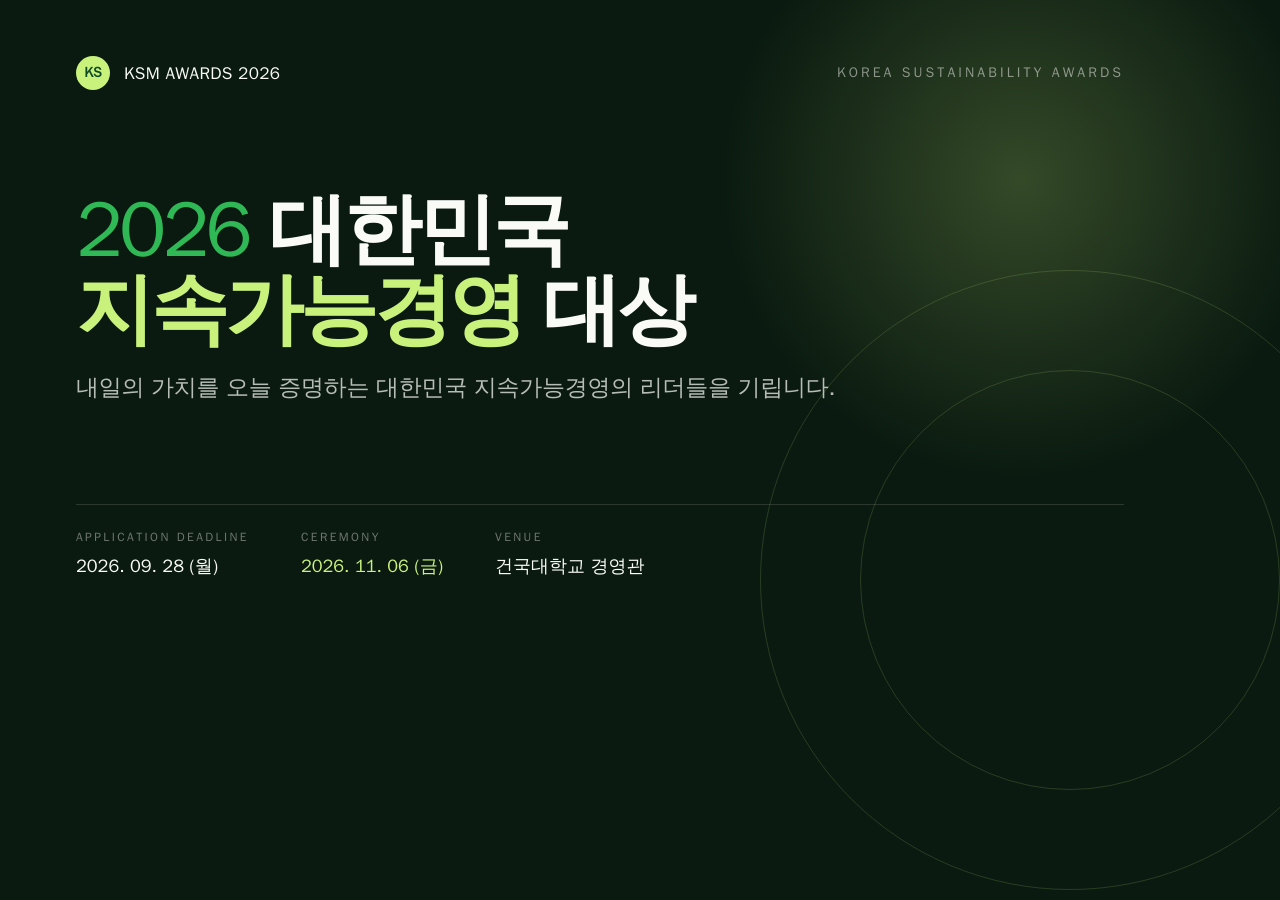
==== tools/og-image.template.html @ cd276bda "2026 대한민국 지속가능경영 대상 홍보 사이트 추가 Claude Design 핸드오프의 v2 모던 시안을 빌드 도구 없는 정적 사이트로 구현했습니다.  - index.html /" ====
<!DOCTYPE html><html lang="ko"><head><meta charset="utf-8"><style>
*{margin:0;padding:0;box-sizing:border-box}
body{width:1200px;height:630px;background:#0a1a10;color:#fafbf7;overflow:hidden;
 font-family:'Pretendard Variable',Pretendard,'WenQuanYi Zen Hei',sans-serif;position:relative}
.glow{position:absolute;right:-160px;top:-160px;width:680px;height:680px;border-radius:50%;
 background:radial-gradient(circle,rgba(201,242,125,.22),transparent 62%)}
.ring{position:absolute;border:1px solid rgba(201,242,125,.16);border-radius:50%}
.r1{width:620px;height:620px;right:-180px;bottom:-260px}
.r2{width:420px;height:420px;right:-80px;bottom:-160px}
.wrap{position:relative;z-index:2;padding:56px 76px 52px;height:100%;display:flex;flex-direction:column;justify-content:space-between}
.top{display:flex;align-items:center;gap:14px}
.dot{width:34px;height:34px;border-radius:50%;background:#c9f27d;color:#0f4a26;display:grid;place-items:center;font-weight:800;font-size:14px}
.brand{font-size:17px;font-weight:700;letter-spacing:.02em}
.kicker{margin-left:auto;font-size:14px;letter-spacing:.22em;color:rgba(250,251,247,.5);text-transform:uppercase}
h1{font-size:78px;line-height:1.02;letter-spacing:-.045em;font-weight:800}
h1 .yr{color:#2fb855;font-weight:700}
h1 em{font-style:normal;color:#c9f27d}
.sub{margin-top:22px;font-size:23px;color:rgba(250,251,247,.72);letter-spacing:-.01em}
.bot{display:flex;align-items:flex-end;justify-content:space-between;border-top:1px solid rgba(250,251,247,.13);padding-top:24px}
.meta{display:flex;gap:52px}
.mt{font-size:12px;letter-spacing:.2em;color:rgba(250,251,247,.42);text-transform:uppercase;margin-bottom:8px}
.mv{font-size:18px;font-weight:600}
.mv .lime{color:#c9f27d}
</style></head><body>
<div class="glow"></div><div class="ring r1"></div><div class="ring r2"></div>
<div class="wrap">
  <div class="top"><div class="dot">KS</div><div class="brand">KSM AWARDS 2026</div>
    <div class="kicker">Korea Sustainability Awards</div></div>
  <div>
    <h1><span class="yr">2026</span> 대한민국<br><em>지속가능경영</em> 대상</h1>
    <div class="sub">내일의 가치를 오늘 증명하는 대한민국 지속가능경영의 리더들을 기립니다.</div>
  </div>
  <div class="bot">
    <div class="meta">
      <div><div class="mt">Application Deadline</div><div class="mv">2026. 09. 28 (월)</div></div>
      <div><div class="mt">Ceremony</div><div class="mv"><span class="lime">2026. 11. 06 (금)</span></div></div>
      <div><div class="mt">Venue</div><div class="mv">건국대학교 경영관</div></div>
    </div>
  </div>
</div></body></html>
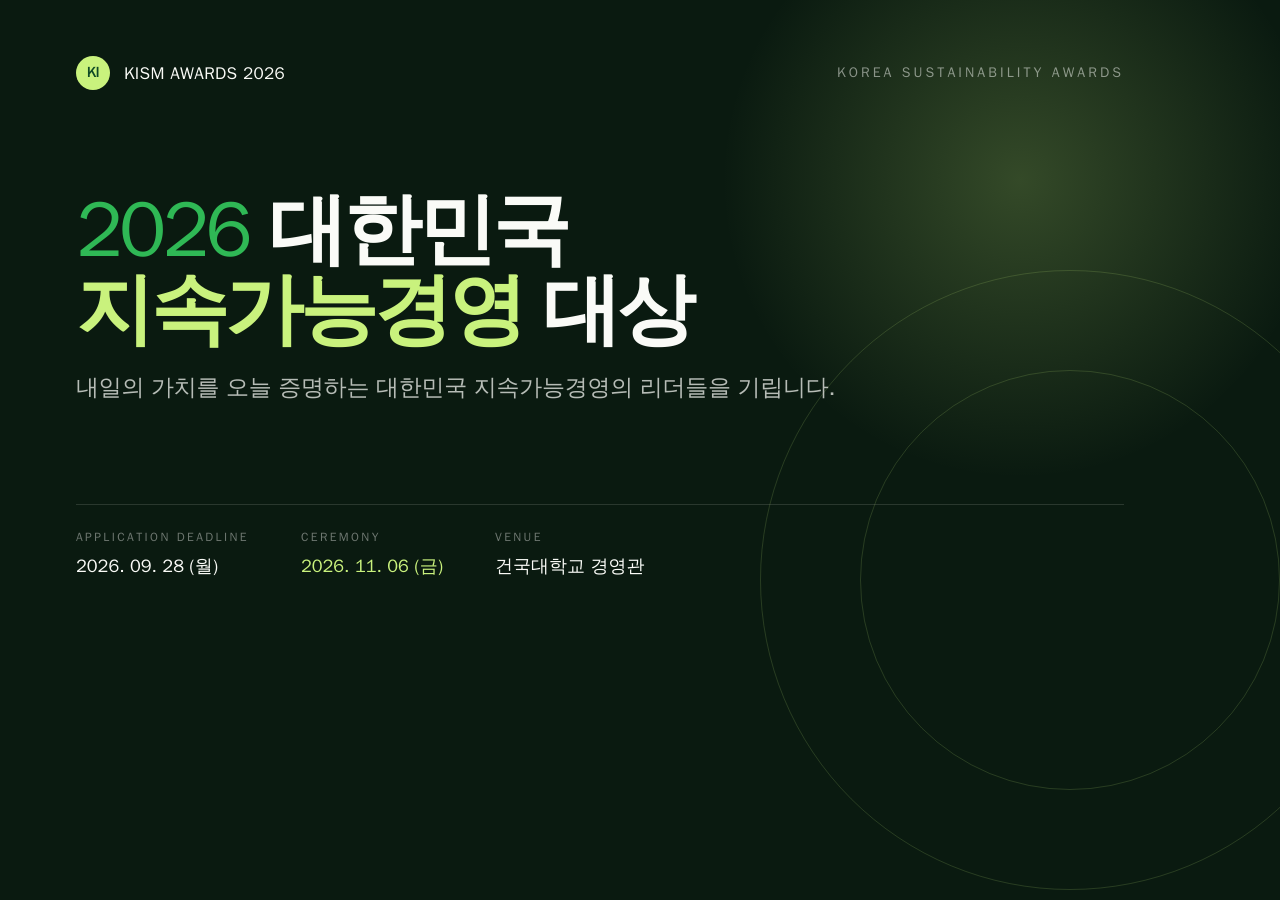
==== commit 33f3abc5: "한국지속가능경영원 영문 표기를 KISM 으로 통일 KSM / KSMI 로 흩어져 있던 브랜드 마크를 모두 KISM 으로 바꿉니다.  - 내비 로고: KS · KSM AWARDS 2" ====
--- a/tools/og-image.template.html
+++ b/tools/og-image.template.html
@@ -24,7 +24,7 @@
 </style></head><body>
 <div class="glow"></div><div class="ring r1"></div><div class="ring r2"></div>
 <div class="wrap">
-  <div class="top"><div class="dot">KS</div><div class="brand">KSM AWARDS 2026</div>
+  <div class="top"><div class="dot">KI</div><div class="brand">KISM AWARDS 2026</div>
     <div class="kicker">Korea Sustainability Awards</div></div>
   <div>
     <h1><span class="yr">2026</span> 대한민국<br><em>지속가능경영</em> 대상</h1>
